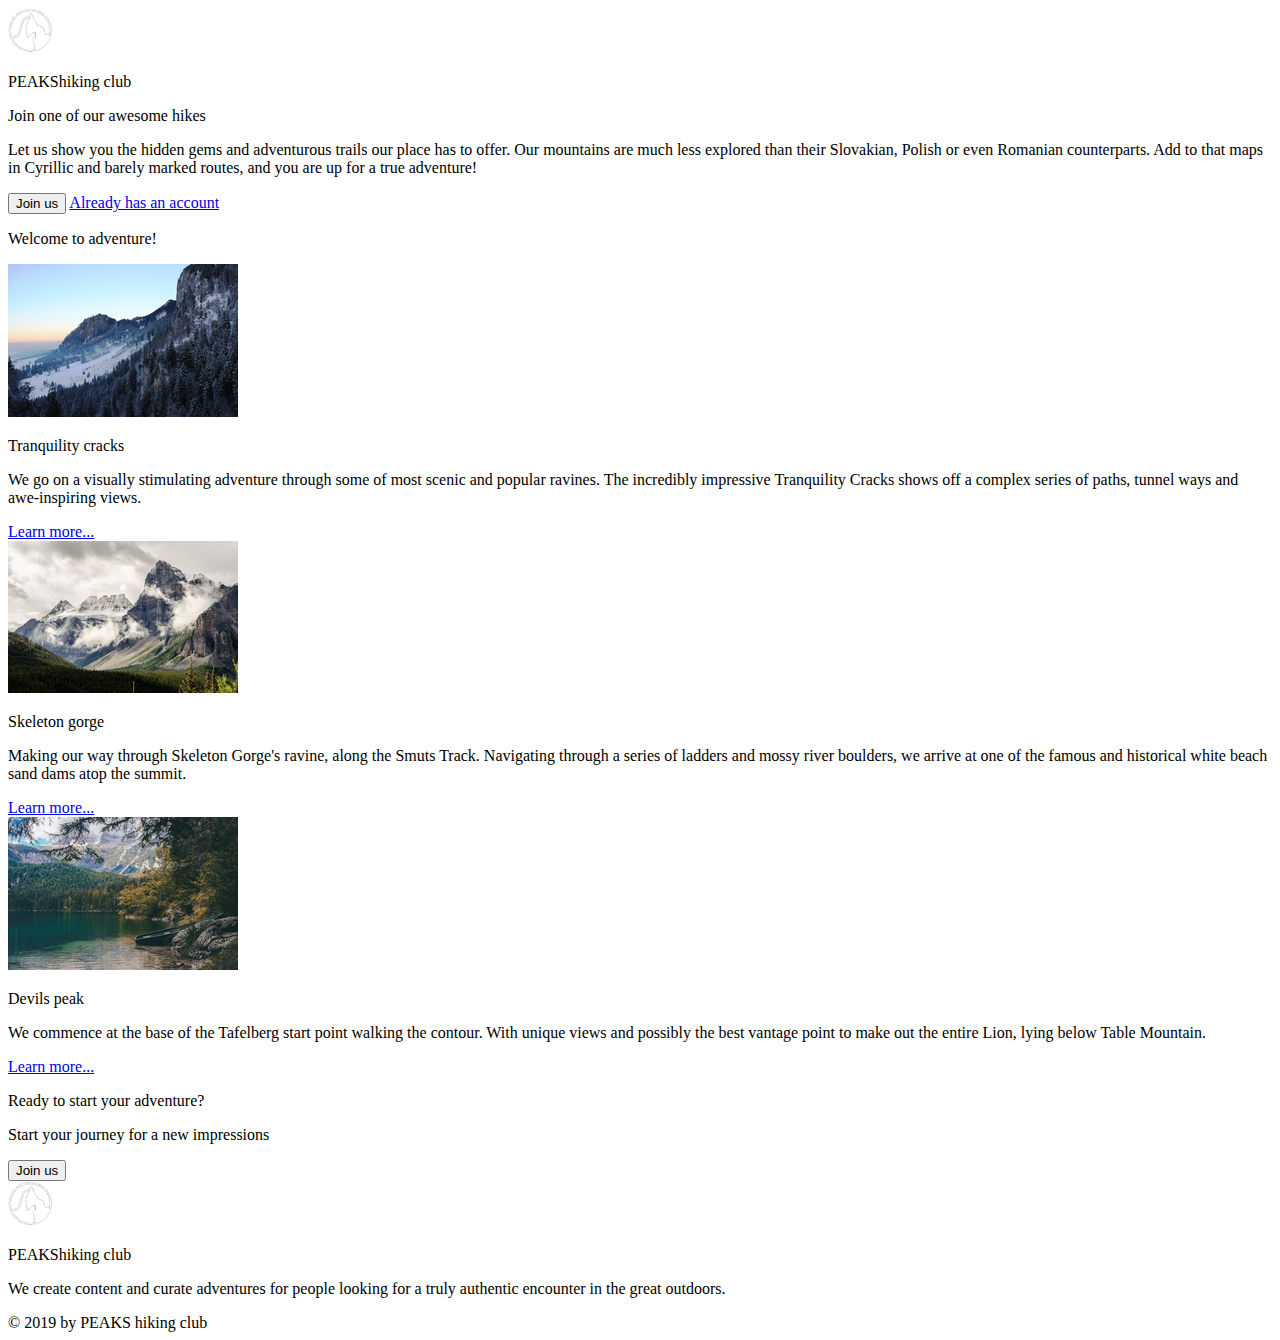
==== FL12_HW3/homework/index.html @ b5755597 "init project" ====
<!DOCTYPE html>
<html lang="en">

<head>
    <meta charset="UTF-8">
    <meta name="viewport" content="width=device-width, initial-scale=1.0">
    <meta http-equiv="X-UA-Compatible" content="ie=edge">
    <link href="https://fonts.googleapis.com/css?family=Hind:400,600%7CSource+Sans+Pro:400,600,700%7CFresca"
          rel="stylesheet"/>

    <!-- Styles should be switched here: -->

    <link rel="stylesheet" type="text/css" href="css/style1.css">
    <!--     <link rel="stylesheet" type="text/css" href="css/style2.css">-->

    <title>PEAKS hiking club</title>
</head>

<body>
<header class="header">
    <div class="header-wrap">
        <div class="landing-logo">
            <img src="img/m-logo.png" alt="logo"/>
            <p>PEAKS<span>hiking club</span></p>
        </div>
        <p class="header_heading">
            Join one of our awesome hikes
        </p>
        <p class="header_text">
            Let us show you the hidden gems and adventurous trails our place has to offer.
            Our mountains are much less explored than their Slovakian,
            Polish or even Romanian counterparts. Add to that maps in Cyrillic and barely marked routes,
            and you are up for a true adventure!
        </p>
        <div>
            <button class="header_button">Join us</button>
            <a href="#" class="login">Already has an account</a>
        </div>
    </div>
</header>
<main class="section">
    <p class="section_text">
        Welcome to adventure!
    </p>
    <div class="section_card_wrap">
        <div class="section_card">
            <img class="section_card_img"
                 src="img/m-1.jpg"
                 alt="experts"/>
            <div class="section_card_right_container">
                <p class="section_card_heading">
                    Tranquility cracks
                </p>
                <p class="section_card_text">
                    We go on a visually stimulating adventure through some of most scenic and popular ravines.
                    The incredibly impressive Tranquility Cracks shows off a complex series of paths, tunnel ways and
                    awe-inspiring views.
                </p>
                <a href="#" class="section_link">Learn more...</a>
            </div>
        </div>
        <div class="section_card">
            <img class="section_card_img"
                 src="img/m-2.jpg"
                 alt="content formats"/>
            <div class="section_card_right_container">
                <p class="section_card_heading">
                    Skeleton gorge
                </p>
                <p class="section_card_text">
                    Making our way through Skeleton Gorge's ravine, along the Smuts Track.
                    Navigating through a series of ladders and mossy river boulders, we arrive at one of the famous and
                    historical white beach sand dams atop the summit.
                </p>
                <a href="#" class="section_link">Learn more...</a>
            </div>
        </div>
        <div class="section_card">
            <img class="section_card_img"
                 src="img/m-3.jpg"
                 alt="certificate"/>
            <div class="section_card_right_container">
                <p class="section_card_heading">
                    Devils peak
                </p>
                <p class="section_card_text">
                    We commence at the base of the Tafelberg start point walking the contour.
                    With unique views and possibly the best vantage point to make out the entire Lion, lying below Table
                    Mountain.
                </p>
                <a href="#" class="section_link">Learn more...</a>
            </div>
        </div>
    </div>
    <div class="section_banner">
        <div class="section_banner_text_wrap">
            <p class="section_banner_heading">
                Ready to start your adventure?
            </p>
            <p class="section_banner_text">
                Start your journey for a new impressions
            </p>
        </div>
        <button class="section_banner_button">Join us</button>
    </div>
</main>
<footer class="footer">
    <div class="footer-wrap">
        <div class="footer_logo landing-logo">
            <img src="img/m-logo.png" alt="logo"/>
            <p>PEAKS<span>hiking club</span></p>
        </div>
        <p class="footer_text">
            We create content and curate adventures for people looking for a truly authentic encounter in the great
            outdoors.
        </p>
        <span class="footer-cr">
          &copy; 2019 by PEAKS hiking club
        </span>
    </div>
</footer>
</body>

</html>
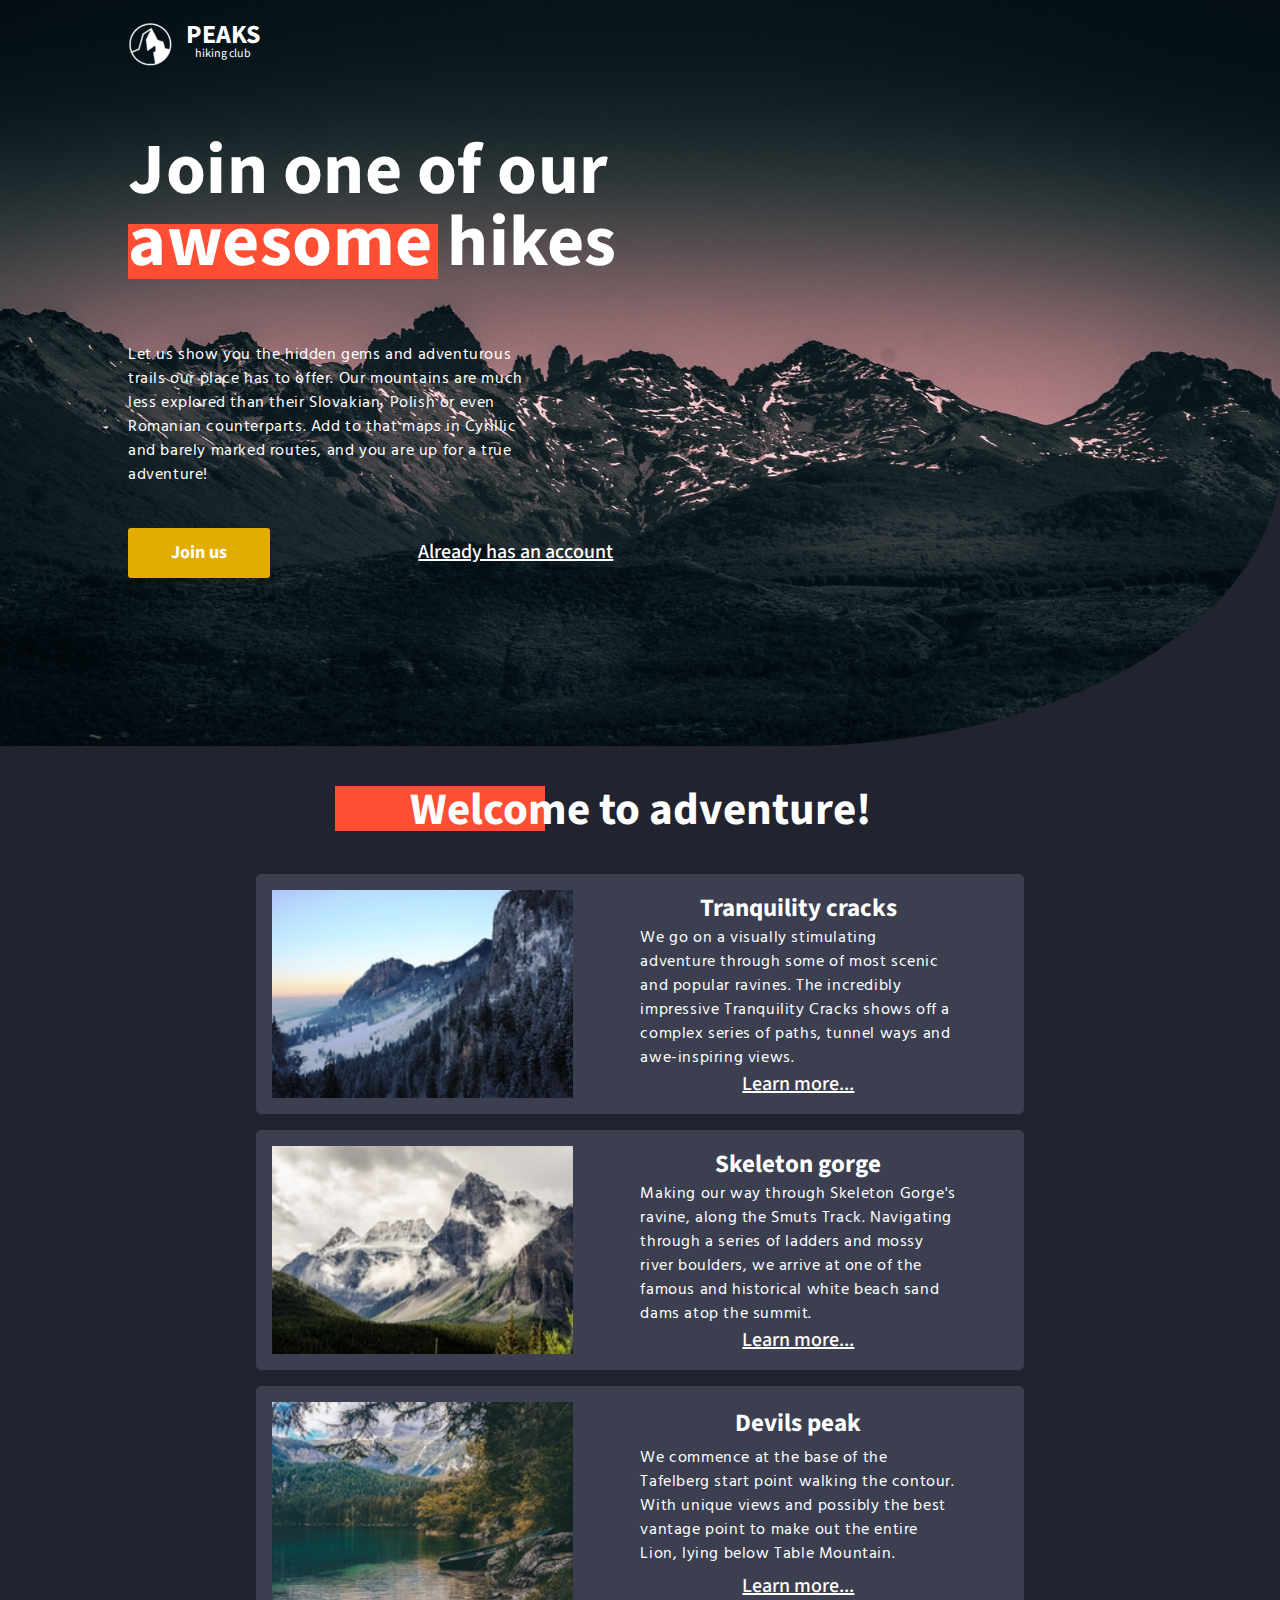
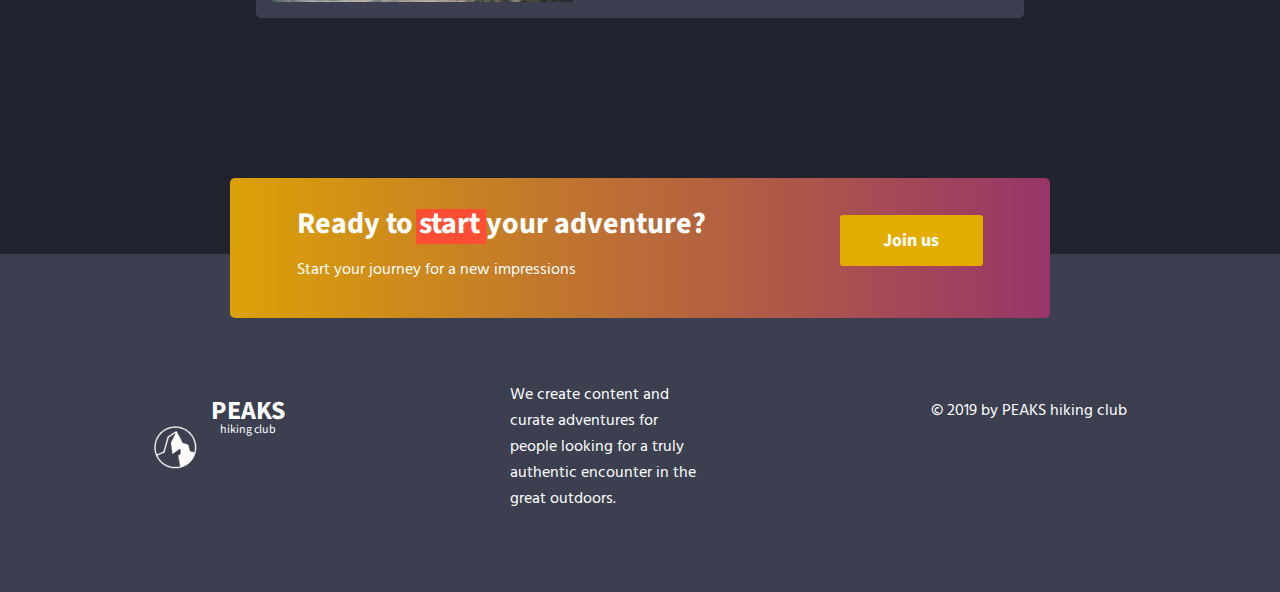
==== commit 53667b4e: "ready" ====
--- a/FL12_HW3/homework/index.html
+++ b/FL12_HW3/homework/index.html
@@ -10,7 +10,7 @@
 
     <!-- Styles should be switched here: -->
 
-    <link rel="stylesheet" type="text/css" href="css/style1.css">
+    <link rel="stylesheet" type="text/css" href="css/style2.css">
     <!--     <link rel="stylesheet" type="text/css" href="css/style2.css">-->
 
     <title>PEAKS hiking club</title>
--- a/FL12_HW3/homework/css/style2.css
+++ b/FL12_HW3/homework/css/style2.css
@@ -0,0 +1,228 @@
+.logo, .landing-logo, .footer_logo {
+  display: flex; }
+  .logo img, .landing-logo img, .footer_logo img {
+    align-self: center; }
+  .logo p, .landing-logo p, .footer_logo p {
+    display: flex;
+    flex-direction: column;
+    align-items: center;
+    font-family: "Source Sans Pro", sans-serif;
+    font-weight: bold;
+    font-size: 26px;
+    padding-left: 0.8rem;
+    line-height: 1; }
+    .logo p span, .landing-logo p span, .footer_logo p span {
+      font-weight: lighter;
+      font-size: 12px; }
+
+html {
+  font-size: 1rem; }
+
+* {
+  box-sizing: border-box;
+  padding: 0;
+  margin: 0; }
+
+body {
+  background-color: #21232E; }
+
+.header {
+  background: url(../img/m-h-night.jpg);
+  background-repeat: no-repeat;
+  background-size: cover;
+  background-position: center;
+  height: 100%;
+  width: 100%;
+  display: block;
+  padding-bottom: 10.5rem;
+  border-bottom-right-radius: 38%; }
+  .header-wrap {
+    display: flex;
+    flex-direction: column;
+    justify-content: space-between;
+    width: 40%;
+    padding-top: 1.4rem;
+    margin-left: 10%; }
+  .header_heading {
+    margin-top: 4.2rem;
+    font-family: "Source Sans Pro", sans-serif;
+    font-size: 72px;
+    font-weight: 700;
+    line-height: 1;
+    letter-spacing: 0.5px;
+    position: relative;
+    z-index: 10;
+    color: white; }
+    .header_heading::before {
+      content: '';
+      background-color: #FF4E33;
+      width: 310px;
+      height: 55px;
+      position: absolute;
+      z-index: -1;
+      bottom: 0; }
+  .header_text {
+    font-family: "Hind", sans-serif;
+    letter-spacing: 0.6px;
+    font-size: 16px;
+    line-height: 1.5;
+    margin-top: 4rem;
+    width: 80%;
+    color: white; }
+  .header_button {
+    padding: 0.8rem 2.7rem;
+    background-color: #E3AC00;
+    color: white;
+    font-family: "Source Sans Pro", sans-serif;
+    font-size: 18px;
+    border: none;
+    border-radius: 3px;
+    font-weight: 700;
+    cursor: pointer;
+    margin-top: 8%; }
+    .header_button:hover {
+      background-color: #b08500; }
+  .header a {
+    color: white;
+    font-family: "Source Sans Pro", sans-serif;
+    font-weight: 500;
+    font-size: 20px;
+    margin-left: 9rem; }
+    .header a:hover {
+      color: #b3b3b3; }
+
+.landing-logo p {
+  color: white; }
+  .landing-logo p span {
+    color: white; }
+
+.section {
+  display: flex;
+  flex-direction: column; }
+  .section_card_wrap {
+    margin: 0 auto;
+    width: 60%; }
+  .section_link {
+    color: white;
+    font-family: "Source Sans Pro", sans-serif;
+    font-weight: 500;
+    font-size: 20px; }
+    .section_link:hover {
+      color: #b3b3b3; }
+  .section_text {
+    text-align: center;
+    font-family: "Source Sans Pro", sans-serif;
+    font-weight: 700;
+    font-size: 45px;
+    padding-top: 2rem;
+    padding-bottom: 2rem;
+    position: relative;
+    color: white; }
+    .section_text::after {
+      content: '';
+      background-color: #FF4E33;
+      width: 210px;
+      height: 45px;
+      position: absolute;
+      z-index: -1;
+      right: 735px;
+      top: 40px; }
+  .section_card {
+    background-color: #3B3F50;
+    display: flex;
+    padding-left: 1rem;
+    padding-top: 1rem;
+    padding-bottom: 1rem;
+    margin-bottom: 1rem;
+    border-radius: 5px; }
+    .section_card_img {
+      width: 40%; }
+    .section_card_right_container {
+      width: 60%;
+      display: flex;
+      flex-direction: column;
+      align-items: center;
+      justify-content: space-around; }
+    .section_card_heading {
+      font-family: "Source Sans Pro", sans-serif;
+      font-size: 25px;
+      font-weight: bold;
+      color: white; }
+    .section_card_text {
+      font-family: "Hind", sans-serif;
+      letter-spacing: 0.6px;
+      font-size: 16px;
+      line-height: 1.5;
+      color: white;
+      width: 70%; }
+  .section_banner {
+    margin-top: 5rem;
+    background: linear-gradient(90deg, #dca107 0%, #983569 100%);
+    width: 64%;
+    border-radius: 5px;
+    display: flex;
+    align-items: center;
+    justify-content: space-around;
+    padding-top: 1rem;
+    padding-bottom: 2rem;
+    position: relative;
+    z-index: 1;
+    bottom: -4rem;
+    left: 18%; }
+    .section_banner_text_wrap {
+      line-height: 2; }
+    .section_banner_heading {
+      font-family: "Source Sans Pro", sans-serif;
+      font-weight: 700;
+      font-size: 30px;
+      position: relative;
+      color: white; }
+      .section_banner_heading::before {
+        content: '';
+        background-color: #FF4E33;
+        width: 70px;
+        height: 35px;
+        position: absolute;
+        z-index: -1;
+        right: 220px;
+        bottom: 10px; }
+    .section_banner_text {
+      font-family: "Hind", sans-serif;
+      color: white; }
+    .section_banner_button {
+      padding: 0.8rem 2.7rem;
+      background-color: #E3AC00;
+      color: white;
+      font-family: "Source Sans Pro", sans-serif;
+      font-size: 18px;
+      border: none;
+      border-radius: 3px;
+      font-weight: 700;
+      cursor: pointer; }
+      .section_banner_button:hover {
+        background-color: #b08500; }
+
+.footer {
+  background-color: #3B3F50;
+  position: relative;
+  padding: 5rem; }
+  .footer_logo p {
+    padding-top: 1rem;
+    color: white; }
+    .footer_logo p span {
+      color: white; }
+  .footer_text {
+    width: 20%;
+    font-family: "Hind", sans-serif; }
+  .footer .footer-wrap {
+    display: flex;
+    justify-content: space-between;
+    margin: 0 auto;
+    padding-top: 3rem;
+    width: 87%;
+    color: white; }
+    .footer .footer-wrap .footer-cr {
+      font-family: "Hind", sans-serif;
+      padding-top: 1rem; }
+
+/*# sourceMappingURL=style2.css.map */
--- a/FL12_HW3/homework/css/style2.css
+++ b/FL12_HW3/homework/css/style2.css
@@ -0,0 +1,228 @@
+.logo, .landing-logo, .footer_logo {
+  display: flex; }
+  .logo img, .landing-logo img, .footer_logo img {
+    align-self: center; }
+  .logo p, .landing-logo p, .footer_logo p {
+    display: flex;
+    flex-direction: column;
+    align-items: center;
+    font-family: "Source Sans Pro", sans-serif;
+    font-weight: bold;
+    font-size: 26px;
+    padding-left: 0.8rem;
+    line-height: 1; }
+    .logo p span, .landing-logo p span, .footer_logo p span {
+      font-weight: lighter;
+      font-size: 12px; }
+
+html {
+  font-size: 1rem; }
+
+* {
+  box-sizing: border-box;
+  padding: 0;
+  margin: 0; }
+
+body {
+  background-color: #21232E; }
+
+.header {
+  background: url(../img/m-h-night.jpg);
+  background-repeat: no-repeat;
+  background-size: cover;
+  background-position: center;
+  height: 100%;
+  width: 100%;
+  display: block;
+  padding-bottom: 10.5rem;
+  border-bottom-right-radius: 38%; }
+  .header-wrap {
+    display: flex;
+    flex-direction: column;
+    justify-content: space-between;
+    width: 40%;
+    padding-top: 1.4rem;
+    margin-left: 10%; }
+  .header_heading {
+    margin-top: 4.2rem;
+    font-family: "Source Sans Pro", sans-serif;
+    font-size: 72px;
+    font-weight: 700;
+    line-height: 1;
+    letter-spacing: 0.5px;
+    position: relative;
+    z-index: 10;
+    color: white; }
+    .header_heading::before {
+      content: '';
+      background-color: #FF4E33;
+      width: 310px;
+      height: 55px;
+      position: absolute;
+      z-index: -1;
+      bottom: 0; }
+  .header_text {
+    font-family: "Hind", sans-serif;
+    letter-spacing: 0.6px;
+    font-size: 16px;
+    line-height: 1.5;
+    margin-top: 4rem;
+    width: 80%;
+    color: white; }
+  .header_button {
+    padding: 0.8rem 2.7rem;
+    background-color: #E3AC00;
+    color: white;
+    font-family: "Source Sans Pro", sans-serif;
+    font-size: 18px;
+    border: none;
+    border-radius: 3px;
+    font-weight: 700;
+    cursor: pointer;
+    margin-top: 8%; }
+    .header_button:hover {
+      background-color: #b08500; }
+  .header a {
+    color: white;
+    font-family: "Source Sans Pro", sans-serif;
+    font-weight: 500;
+    font-size: 20px;
+    margin-left: 9rem; }
+    .header a:hover {
+      color: #b3b3b3; }
+
+.landing-logo p {
+  color: white; }
+  .landing-logo p span {
+    color: white; }
+
+.section {
+  display: flex;
+  flex-direction: column; }
+  .section_card_wrap {
+    margin: 0 auto;
+    width: 60%; }
+  .section_link {
+    color: white;
+    font-family: "Source Sans Pro", sans-serif;
+    font-weight: 500;
+    font-size: 20px; }
+    .section_link:hover {
+      color: #b3b3b3; }
+  .section_text {
+    text-align: center;
+    font-family: "Source Sans Pro", sans-serif;
+    font-weight: 700;
+    font-size: 45px;
+    padding-top: 2rem;
+    padding-bottom: 2rem;
+    position: relative;
+    color: white; }
+    .section_text::after {
+      content: '';
+      background-color: #FF4E33;
+      width: 210px;
+      height: 45px;
+      position: absolute;
+      z-index: -1;
+      right: 735px;
+      top: 40px; }
+  .section_card {
+    background-color: #3B3F50;
+    display: flex;
+    padding-left: 1rem;
+    padding-top: 1rem;
+    padding-bottom: 1rem;
+    margin-bottom: 1rem;
+    border-radius: 5px; }
+    .section_card_img {
+      width: 40%; }
+    .section_card_right_container {
+      width: 60%;
+      display: flex;
+      flex-direction: column;
+      align-items: center;
+      justify-content: space-around; }
+    .section_card_heading {
+      font-family: "Source Sans Pro", sans-serif;
+      font-size: 25px;
+      font-weight: bold;
+      color: white; }
+    .section_card_text {
+      font-family: "Hind", sans-serif;
+      letter-spacing: 0.6px;
+      font-size: 16px;
+      line-height: 1.5;
+      color: white;
+      width: 70%; }
+  .section_banner {
+    margin-top: 5rem;
+    background: linear-gradient(90deg, #dca107 0%, #983569 100%);
+    width: 64%;
+    border-radius: 5px;
+    display: flex;
+    align-items: center;
+    justify-content: space-around;
+    padding-top: 1rem;
+    padding-bottom: 2rem;
+    position: relative;
+    z-index: 1;
+    bottom: -4rem;
+    left: 18%; }
+    .section_banner_text_wrap {
+      line-height: 2; }
+    .section_banner_heading {
+      font-family: "Source Sans Pro", sans-serif;
+      font-weight: 700;
+      font-size: 30px;
+      position: relative;
+      color: white; }
+      .section_banner_heading::before {
+        content: '';
+        background-color: #FF4E33;
+        width: 70px;
+        height: 35px;
+        position: absolute;
+        z-index: -1;
+        right: 220px;
+        bottom: 10px; }
+    .section_banner_text {
+      font-family: "Hind", sans-serif;
+      color: white; }
+    .section_banner_button {
+      padding: 0.8rem 2.7rem;
+      background-color: #E3AC00;
+      color: white;
+      font-family: "Source Sans Pro", sans-serif;
+      font-size: 18px;
+      border: none;
+      border-radius: 3px;
+      font-weight: 700;
+      cursor: pointer; }
+      .section_banner_button:hover {
+        background-color: #b08500; }
+
+.footer {
+  background-color: #3B3F50;
+  position: relative;
+  padding: 5rem; }
+  .footer_logo p {
+    padding-top: 1rem;
+    color: white; }
+    .footer_logo p span {
+      color: white; }
+  .footer_text {
+    width: 20%;
+    font-family: "Hind", sans-serif; }
+  .footer .footer-wrap {
+    display: flex;
+    justify-content: space-between;
+    margin: 0 auto;
+    padding-top: 3rem;
+    width: 87%;
+    color: white; }
+    .footer .footer-wrap .footer-cr {
+      font-family: "Hind", sans-serif;
+      padding-top: 1rem; }
+
+/*# sourceMappingURL=style2.css.map */
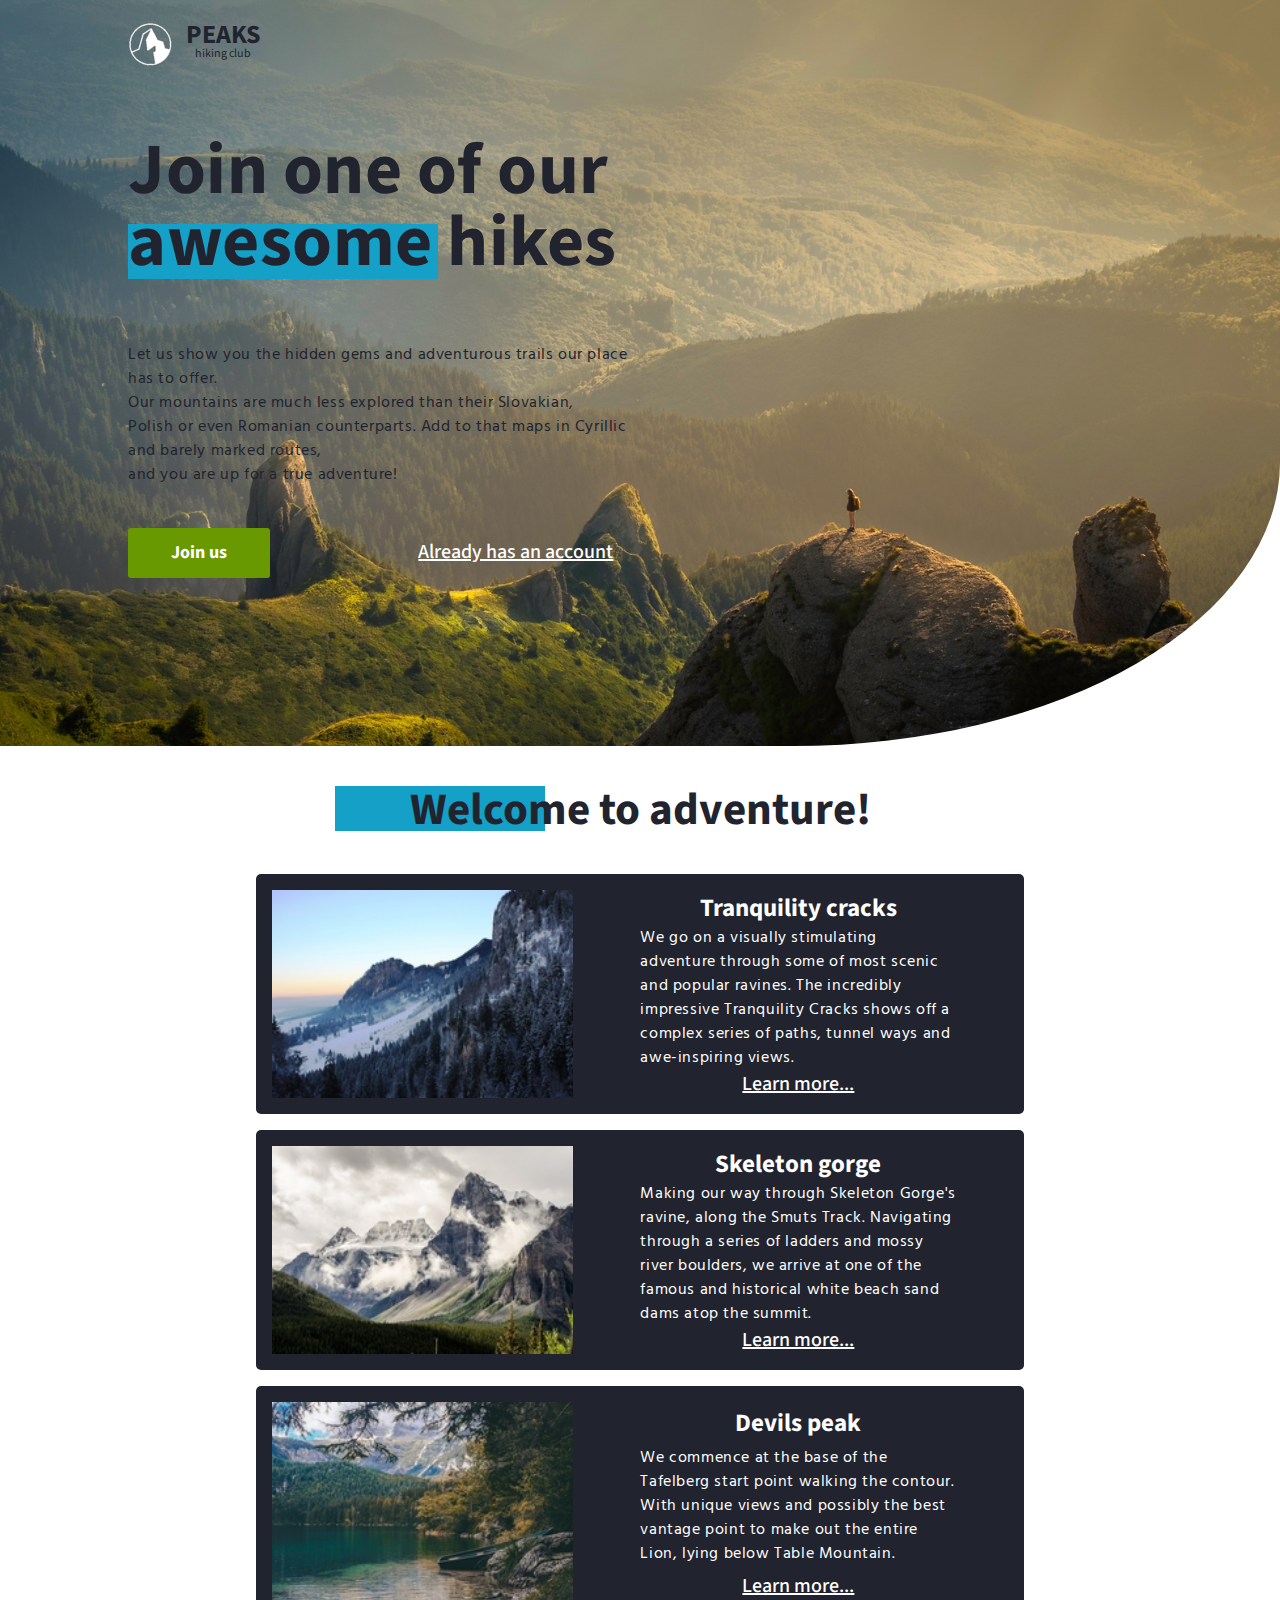
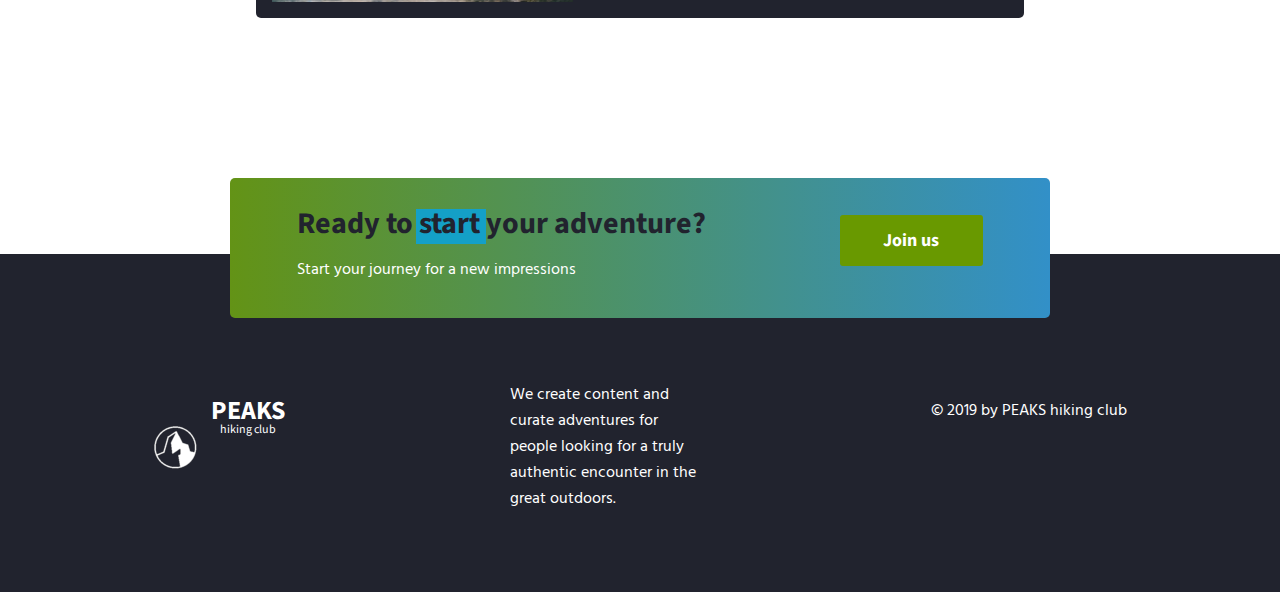
==== commit ac1a09fd: "fixed" ====
--- a/FL12_HW3/homework/index.html
+++ b/FL12_HW3/homework/index.html
@@ -10,7 +10,7 @@
 
     <!-- Styles should be switched here: -->
 
-    <link rel="stylesheet" type="text/css" href="css/style2.css">
+    <link rel="stylesheet" type="text/css" href="css/style1.css">
     <!--     <link rel="stylesheet" type="text/css" href="css/style2.css">-->
 
     <title>PEAKS hiking club</title>
--- a/FL12_HW3/homework/css/style1.css
+++ b/FL12_HW3/homework/css/style1.css
@@ -0,0 +1,226 @@
+.logo, .landing-logo, .footer_logo {
+  display: flex; }
+  .logo img, .landing-logo img, .footer_logo img {
+    align-self: center; }
+  .logo p, .landing-logo p, .footer_logo p {
+    display: flex;
+    flex-direction: column;
+    align-items: center;
+    font-family: "Source Sans Pro", sans-serif;
+    font-weight: bold;
+    font-size: 26px;
+    padding-left: 0.8rem;
+    line-height: 1; }
+    .logo p span, .landing-logo p span, .footer_logo p span {
+      font-weight: lighter;
+      font-size: 12px; }
+
+html {
+  font-size: 1rem; }
+
+* {
+  box-sizing: border-box;
+  padding: 0;
+  margin: 0; }
+
+body {
+  background-color: white; }
+
+.header {
+  background: url(../img/m-h-day.jpg);
+  background-repeat: no-repeat;
+  background-size: cover;
+  background-position: center;
+  height: 100%;
+  width: 100%;
+  display: block;
+  padding-bottom: 10.5rem;
+  border-bottom-right-radius: 38%; }
+  .header-wrap {
+    display: flex;
+    flex-direction: column;
+    justify-content: space-between;
+    width: 40%;
+    padding-top: 1.4rem;
+    margin-left: 10%; }
+  .header_heading {
+    margin-top: 4.2rem;
+    font-family: "Source Sans Pro", sans-serif;
+    font-size: 72px;
+    font-weight: 700;
+    line-height: 1;
+    letter-spacing: 0.5px;
+    position: relative;
+    z-index: 10;
+    color: #21232E; }
+    .header_heading::before {
+      content: '';
+      background-color: #14A0C7;
+      width: 310px;
+      height: 55px;
+      position: absolute;
+      z-index: -1;
+      bottom: 0; }
+  .header_text {
+    letter-spacing: 0.6px;
+    font-size: 16px;
+    line-height: 1.5;
+    font-family: "Hind", sans-serif;
+    margin-top: 2.5rem;
+    white-space: pre-line;
+    color: #21232E; }
+  .header_button {
+    padding: 0.8rem 2.7rem;
+    background-color: #699900;
+    color: white;
+    font-family: "Source Sans Pro", sans-serif;
+    font-size: 18px;
+    border: none;
+    border-radius: 3px;
+    font-weight: 700;
+    cursor: pointer;
+    margin-top: 8%; }
+    .header_button:hover {
+      background-color: #466600; }
+  .header a {
+    color: white;
+    font-family: "Source Sans Pro", sans-serif;
+    font-weight: 500;
+    font-size: 20px;
+    margin-left: 9rem; }
+    .header a:hover {
+      color: #b3b3b3; }
+
+.landing-logo p {
+  color: #21232E; }
+  .landing-logo p span {
+    color: #21232E; }
+
+.section {
+  display: flex;
+  flex-direction: column; }
+  .section_card_wrap {
+    margin: 0 auto;
+    width: 60%; }
+  .section_link {
+    color: white;
+    font-family: "Source Sans Pro", sans-serif;
+    font-weight: 500;
+    font-size: 20px; }
+    .section_link:hover {
+      color: #b3b3b3; }
+  .section_text {
+    text-align: center;
+    font-family: "Source Sans Pro", sans-serif;
+    font-weight: 700;
+    font-size: 45px;
+    padding-top: 2rem;
+    padding-bottom: 2rem;
+    position: relative;
+    color: #21232E; }
+    .section_text::after {
+      content: '';
+      background-color: #14A0C7;
+      width: 210px;
+      height: 45px;
+      position: absolute;
+      z-index: -1;
+      right: 735px;
+      top: 40px; }
+  .section_card {
+    background-color: #21232E;
+    display: flex;
+    padding-left: 1rem;
+    padding-top: 1rem;
+    padding-bottom: 1rem;
+    margin-bottom: 1rem;
+    border-radius: 5px; }
+    .section_card_img {
+      width: 40%; }
+    .section_card_right_container {
+      width: 60%;
+      display: flex;
+      flex-direction: column;
+      align-items: center;
+      justify-content: space-around; }
+    .section_card_heading {
+      font-family: "Source Sans Pro", sans-serif;
+      font-size: 25px;
+      font-weight: bold;
+      color: white; }
+    .section_card_text {
+      letter-spacing: 0.6px;
+      font-size: 16px;
+      line-height: 1.5;
+      font-family: "Hind", sans-serif;
+      color: white;
+      width: 70%; }
+  .section_banner {
+    margin-top: 5rem;
+    background: linear-gradient(90deg, #639316 0%, #3290c8 100%);
+    width: 64%;
+    border-radius: 5px;
+    display: flex;
+    align-items: center;
+    justify-content: space-around;
+    padding-top: 1rem;
+    padding-bottom: 2rem;
+    position: relative;
+    z-index: 1;
+    bottom: -4rem;
+    left: 18%; }
+    .section_banner_text_wrap {
+      line-height: 2; }
+    .section_banner_heading {
+      font-family: "Source Sans Pro", sans-serif;
+      font-weight: 700;
+      font-size: 30px;
+      position: relative;
+      color: #21232E; }
+      .section_banner_heading::before {
+        content: '';
+        background-color: #14A0C7;
+        width: 70px;
+        height: 35px;
+        position: absolute;
+        z-index: -1;
+        right: 220px;
+        bottom: 10px; }
+    .section_banner_text {
+      font-family: "Hind", sans-serif;
+      color: white; }
+    .section_banner_button {
+      padding: 0.8rem 2.7rem;
+      background-color: #699900;
+      color: white;
+      font-family: "Source Sans Pro", sans-serif;
+      font-size: 18px;
+      border: none;
+      border-radius: 3px;
+      font-weight: 700;
+      cursor: pointer; }
+      .section_banner_button:hover {
+        background-color: #466600; }
+
+.footer {
+  background-color: #21232E;
+  position: relative;
+  padding: 5rem; }
+  .footer_logo p {
+    padding-top: 1rem;
+    color: white; }
+    .footer_logo p span {
+      color: white; }
+  .footer_text {
+    width: 20%;
+    font-family: "Hind", sans-serif; }
+  .footer .footer-wrap {
+    display: flex;
+    justify-content: space-between;
+    margin: 0 auto;
+    padding-top: 3rem;
+    width: 87%;
+    color: white; }
+    .footer .footer-wrap .footer-cr {
+      font-family: "Hind", sans-serif;
+      padding-top: 1rem; }
--- a/FL12_HW3/homework/css/style2.css
+++ b/FL12_HW3/homework/css/style2.css
@@ -62,12 +62,12 @@
       z-index: -1;
       bottom: 0; }
   .header_text {
-    font-family: "Hind", sans-serif;
     letter-spacing: 0.6px;
     font-size: 16px;
     line-height: 1.5;
-    margin-top: 4rem;
-    width: 80%;
+    font-family: "Fresca", sans-serif;
+    margin-top: 2.5rem;
+    white-space: pre-line;
     color: white; }
   .header_button {
     padding: 0.8rem 2.7rem;
@@ -149,10 +149,10 @@
       font-weight: bold;
       color: white; }
     .section_card_text {
-      font-family: "Hind", sans-serif;
       letter-spacing: 0.6px;
       font-size: 16px;
       line-height: 1.5;
+      font-family: "Hind", sans-serif;
       color: white;
       width: 70%; }
   .section_banner {
@@ -224,5 +224,3 @@
     .footer .footer-wrap .footer-cr {
       font-family: "Hind", sans-serif;
       padding-top: 1rem; }
-
-/*# sourceMappingURL=style2.css.map */
